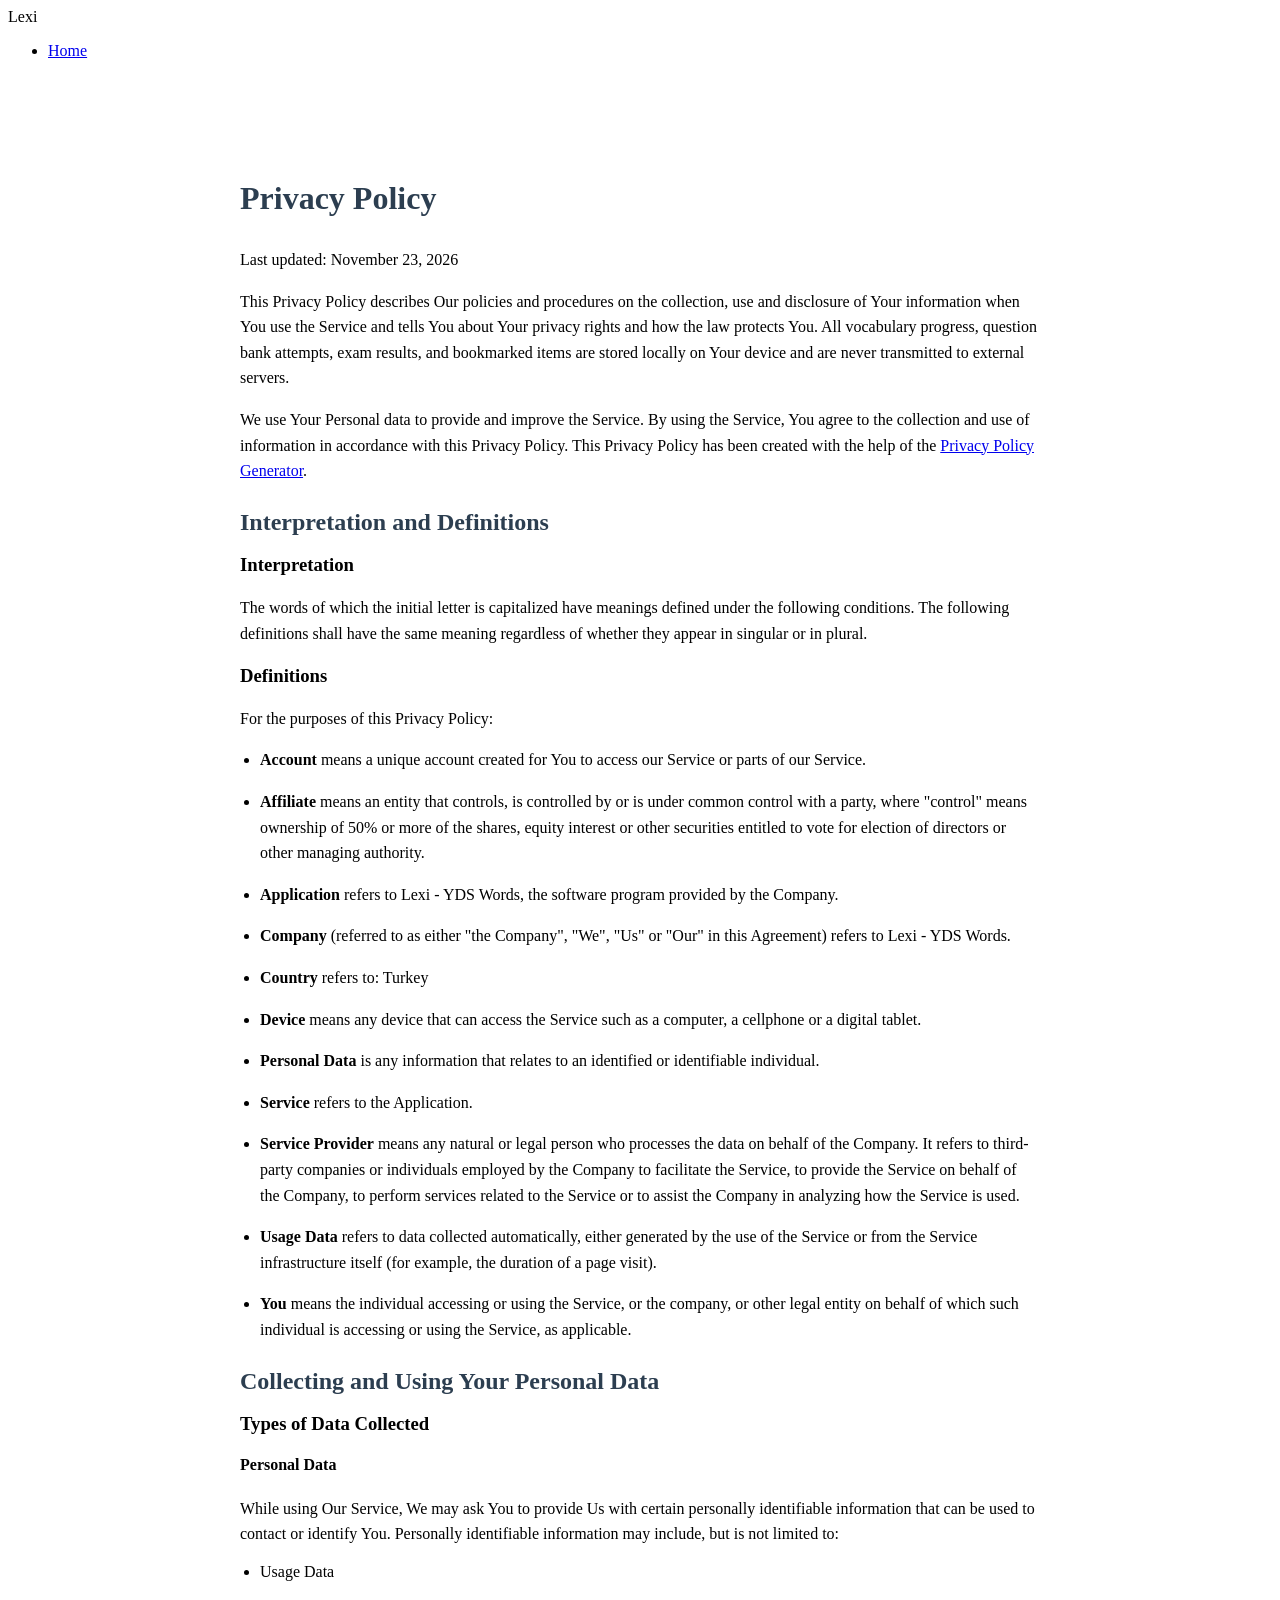
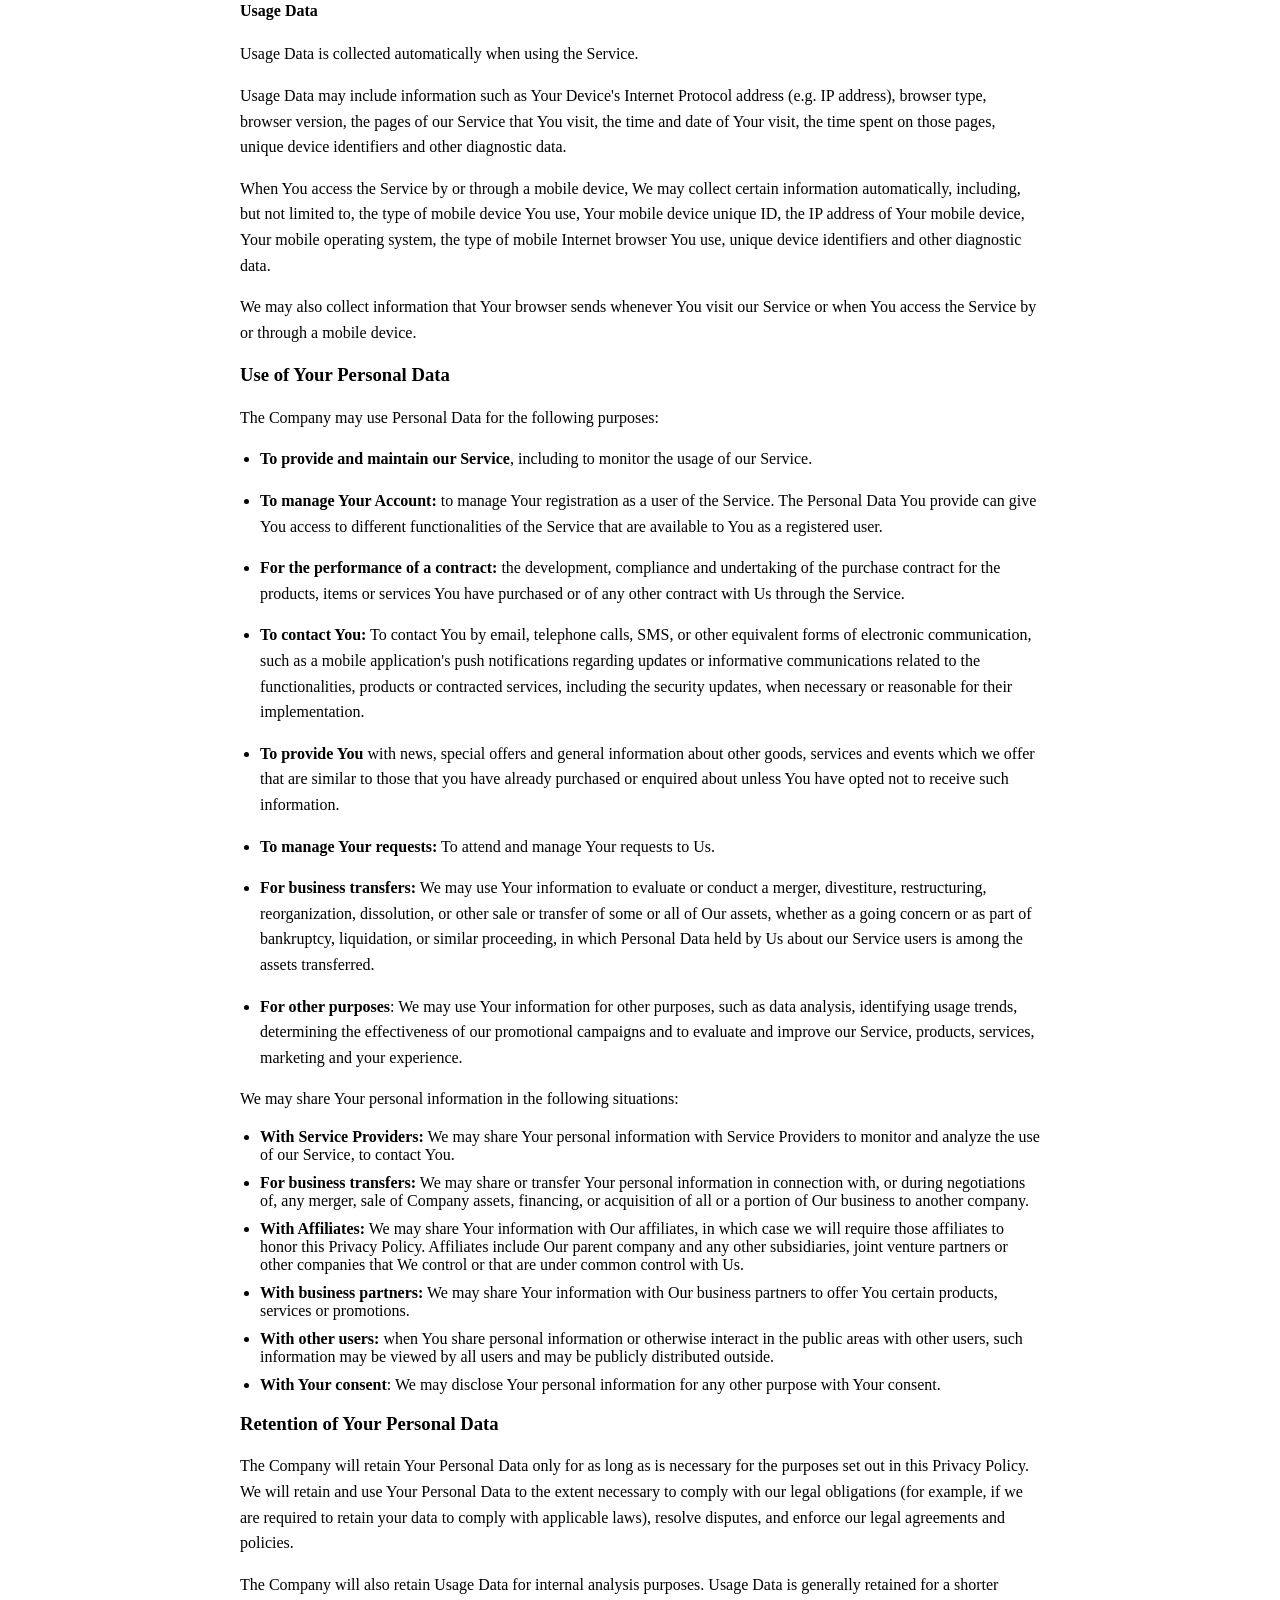
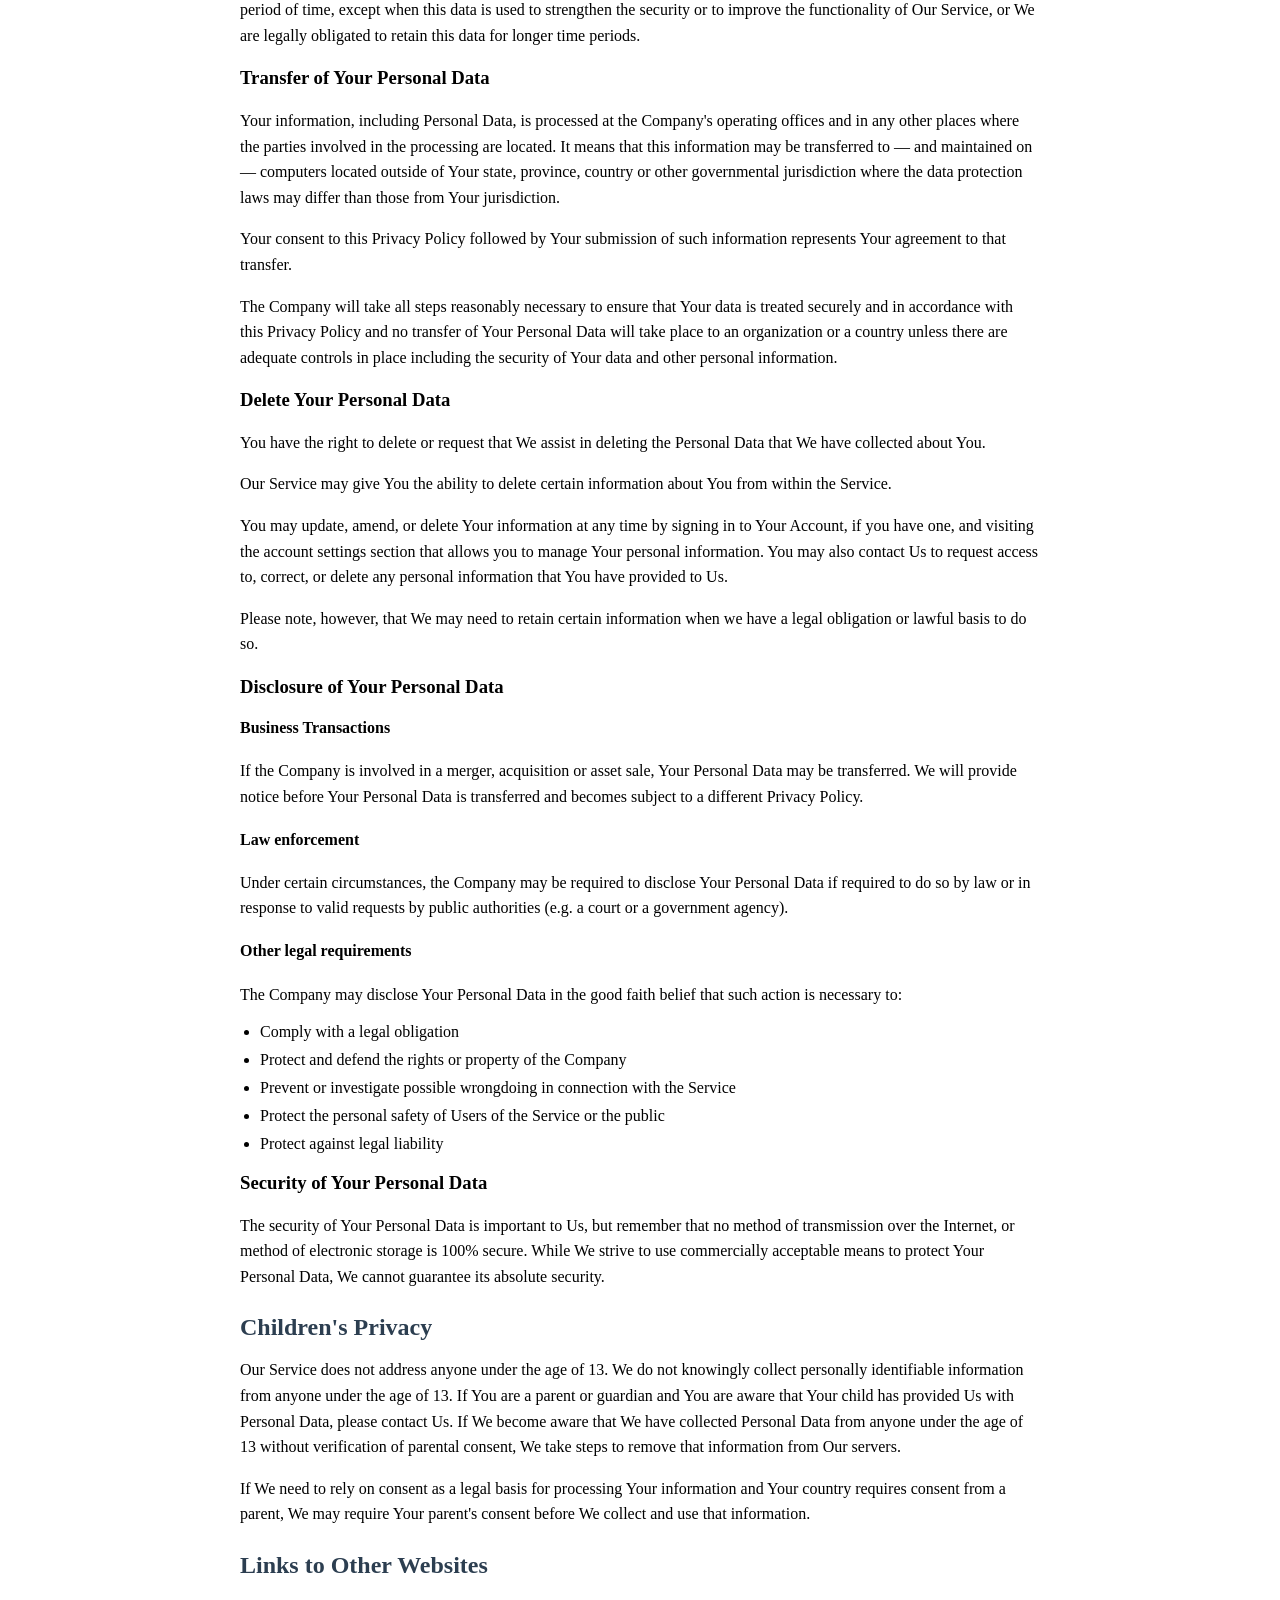
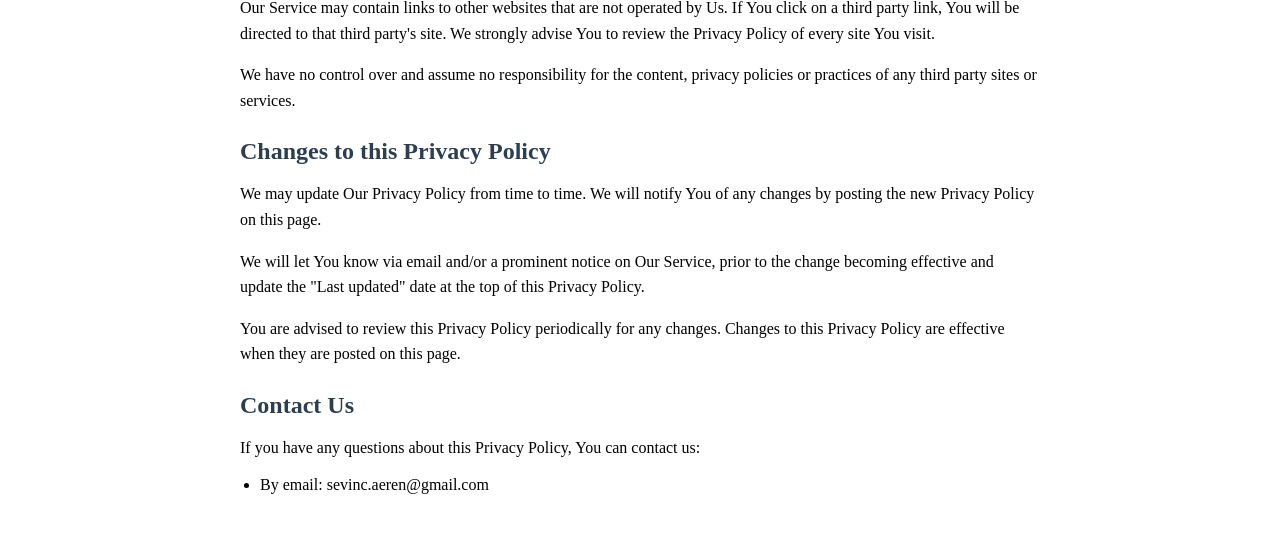
==== privacy-policy.html @ d284b2db "Update website and privacy policy for YDS Question Bank and SDK 58" ====
<!DOCTYPE html>
<html lang="en">

<head>
    <meta charset="UTF-8">
    <meta name="viewport" content="width=device-width, initial-scale=1.0">
    <title>Privacy Policy - Lexi YDS Words</title>
    <link rel="stylesheet" href="styles.css">
    <style>
        .privacy-content {
            max-width: 800px;
            margin: 120px auto 40px;
            padding: 0 20px;
        }

        .privacy-content h1 {
            color: #2c3e50;
            margin-bottom: 30px;
        }

        .privacy-content h2 {
            color: #2c3e50;
            margin: 25px 0 15px;
        }

        .privacy-content p {
            margin-bottom: 15px;
            line-height: 1.6;
        }

        .privacy-content ul {
            margin-bottom: 15px;
            padding-left: 20px;
        }

        .privacy-content li {
            margin-bottom: 10px;
        }

        .last-updated {
            color: #666;
            font-style: italic;
            margin-bottom: 30px;
        }
    </style>
</head>

<body>
    <header>
        <nav>
            <div class="logo">Lexi</div>
            <ul>
                <li><a href="index.html">Home</a></li>
            </ul>
        </nav>
    </header>

    <main class="privacy-content">
        <h1>Privacy Policy</h1>
        <p>Last updated: November 23, 2026</p>
        <p>This Privacy Policy describes Our policies and procedures on the collection, use and disclosure of Your
            information when You use the Service and tells You about Your privacy rights and how the law protects You.
            All vocabulary progress, question bank attempts, exam results, and bookmarked items are stored locally on
            Your device and are never transmitted to external servers.
        </p>
        <p>We use Your Personal data to provide and improve the Service. By using the Service, You agree to the
            collection and use of information in accordance with this Privacy Policy. This Privacy Policy has been
            created with the help of the <a href="https://www.termsfeed.com/privacy-policy-generator/"
                target="_blank">Privacy Policy Generator</a>.</p>
        <h2>Interpretation and Definitions</h2>
        <h3>Interpretation</h3>
        <p>The words of which the initial letter is capitalized have meanings defined under the following conditions.
            The following definitions shall have the same meaning regardless of whether they appear in singular or in
            plural.</p>
        <h3>Definitions</h3>
        <p>For the purposes of this Privacy Policy:</p>
        <ul>
            <li>
                <p><strong>Account</strong> means a unique account created for You to access our Service or parts of our
                    Service.</p>
            </li>
            <li>
                <p><strong>Affiliate</strong> means an entity that controls, is controlled by or is under common control
                    with a party, where &quot;control&quot; means ownership of 50% or more of the shares, equity
                    interest or other securities entitled to vote for election of directors or other managing authority.
                </p>
            </li>
            <li>
                <p><strong>Application</strong> refers to Lexi - YDS Words, the software program provided by the
                    Company.</p>
            </li>
            <li>
                <p><strong>Company</strong> (referred to as either &quot;the Company&quot;, &quot;We&quot;,
                    &quot;Us&quot; or &quot;Our&quot; in this Agreement) refers to Lexi - YDS Words.</p>
            </li>
            <li>
                <p><strong>Country</strong> refers to: Turkey</p>
            </li>
            <li>
                <p><strong>Device</strong> means any device that can access the Service such as a computer, a cellphone
                    or a digital tablet.</p>
            </li>
            <li>
                <p><strong>Personal Data</strong> is any information that relates to an identified or identifiable
                    individual.</p>
            </li>
            <li>
                <p><strong>Service</strong> refers to the Application.</p>
            </li>
            <li>
                <p><strong>Service Provider</strong> means any natural or legal person who processes the data on behalf
                    of the Company. It refers to third-party companies or individuals employed by the Company to
                    facilitate the Service, to provide the Service on behalf of the Company, to perform services related
                    to the Service or to assist the Company in analyzing how the Service is used.</p>
            </li>
            <li>
                <p><strong>Usage Data</strong> refers to data collected automatically, either generated by the use of
                    the Service or from the Service infrastructure itself (for example, the duration of a page visit).
                </p>
            </li>
            <li>
                <p><strong>You</strong> means the individual accessing or using the Service, or the company, or other
                    legal entity on behalf of which such individual is accessing or using the Service, as applicable.
                </p>
            </li>
        </ul>
        <h2>Collecting and Using Your Personal Data</h2>
        <h3>Types of Data Collected</h3>
        <h4>Personal Data</h4>
        <p>While using Our Service, We may ask You to provide Us with certain personally identifiable information that
            can be used to contact or identify You. Personally identifiable information may include, but is not limited
            to:</p>
        <ul>
            <li>Usage Data</li>
        </ul>
        <h4>Usage Data</h4>
        <p>Usage Data is collected automatically when using the Service.</p>
        <p>Usage Data may include information such as Your Device's Internet Protocol address (e.g. IP address), browser
            type, browser version, the pages of our Service that You visit, the time and date of Your visit, the time
            spent on those pages, unique device identifiers and other diagnostic data.</p>
        <p>When You access the Service by or through a mobile device, We may collect certain information automatically,
            including, but not limited to, the type of mobile device You use, Your mobile device unique ID, the IP
            address of Your mobile device, Your mobile operating system, the type of mobile Internet browser You use,
            unique device identifiers and other diagnostic data.</p>
        <p>We may also collect information that Your browser sends whenever You visit our Service or when You access the
            Service by or through a mobile device.</p>
        <h3>Use of Your Personal Data</h3>
        <p>The Company may use Personal Data for the following purposes:</p>
        <ul>
            <li>
                <p><strong>To provide and maintain our Service</strong>, including to monitor the usage of our Service.
                </p>
            </li>
            <li>
                <p><strong>To manage Your Account:</strong> to manage Your registration as a user of the Service. The
                    Personal Data You provide can give You access to different functionalities of the Service that are
                    available to You as a registered user.</p>
            </li>
            <li>
                <p><strong>For the performance of a contract:</strong> the development, compliance and undertaking of
                    the purchase contract for the products, items or services You have purchased or of any other
                    contract with Us through the Service.</p>
            </li>
            <li>
                <p><strong>To contact You:</strong> To contact You by email, telephone calls, SMS, or other equivalent
                    forms of electronic communication, such as a mobile application's push notifications regarding
                    updates or informative communications related to the functionalities, products or contracted
                    services, including the security updates, when necessary or reasonable for their implementation.</p>
            </li>
            <li>
                <p><strong>To provide You</strong> with news, special offers and general information about other goods,
                    services and events which we offer that are similar to those that you have already purchased or
                    enquired about unless You have opted not to receive such information.</p>
            </li>
            <li>
                <p><strong>To manage Your requests:</strong> To attend and manage Your requests to Us.</p>
            </li>
            <li>
                <p><strong>For business transfers:</strong> We may use Your information to evaluate or conduct a merger,
                    divestiture, restructuring, reorganization, dissolution, or other sale or transfer of some or all of
                    Our assets, whether as a going concern or as part of bankruptcy, liquidation, or similar proceeding,
                    in which Personal Data held by Us about our Service users is among the assets transferred.</p>
            </li>
            <li>
                <p><strong>For other purposes</strong>: We may use Your information for other purposes, such as data
                    analysis, identifying usage trends, determining the effectiveness of our promotional campaigns and
                    to evaluate and improve our Service, products, services, marketing and your experience.</p>
            </li>
        </ul>
        <p>We may share Your personal information in the following situations:</p>
        <ul>
            <li><strong>With Service Providers:</strong> We may share Your personal information with Service Providers
                to monitor and analyze the use of our Service, to contact You.</li>
            <li><strong>For business transfers:</strong> We may share or transfer Your personal information in
                connection with, or during negotiations of, any merger, sale of Company assets, financing, or
                acquisition of all or a portion of Our business to another company.</li>
            <li><strong>With Affiliates:</strong> We may share Your information with Our affiliates, in which case we
                will require those affiliates to honor this Privacy Policy. Affiliates include Our parent company and
                any other subsidiaries, joint venture partners or other companies that We control or that are under
                common control with Us.</li>
            <li><strong>With business partners:</strong> We may share Your information with Our business partners to
                offer You certain products, services or promotions.</li>
            <li><strong>With other users:</strong> when You share personal information or otherwise interact in the
                public areas with other users, such information may be viewed by all users and may be publicly
                distributed outside.</li>
            <li><strong>With Your consent</strong>: We may disclose Your personal information for any other purpose with
                Your consent.</li>
        </ul>
        <h3>Retention of Your Personal Data</h3>
        <p>The Company will retain Your Personal Data only for as long as is necessary for the purposes set out in this
            Privacy Policy. We will retain and use Your Personal Data to the extent necessary to comply with our legal
            obligations (for example, if we are required to retain your data to comply with applicable laws), resolve
            disputes, and enforce our legal agreements and policies.</p>
        <p>The Company will also retain Usage Data for internal analysis purposes. Usage Data is generally retained for
            a shorter period of time, except when this data is used to strengthen the security or to improve the
            functionality of Our Service, or We are legally obligated to retain this data for longer time periods.</p>
        <h3>Transfer of Your Personal Data</h3>
        <p>Your information, including Personal Data, is processed at the Company's operating offices and in any other
            places where the parties involved in the processing are located. It means that this information may be
            transferred to — and maintained on — computers located outside of Your state, province, country or other
            governmental jurisdiction where the data protection laws may differ than those from Your jurisdiction.</p>
        <p>Your consent to this Privacy Policy followed by Your submission of such information represents Your agreement
            to that transfer.</p>
        <p>The Company will take all steps reasonably necessary to ensure that Your data is treated securely and in
            accordance with this Privacy Policy and no transfer of Your Personal Data will take place to an organization
            or a country unless there are adequate controls in place including the security of Your data and other
            personal information.</p>
        <h3>Delete Your Personal Data</h3>
        <p>You have the right to delete or request that We assist in deleting the Personal Data that We have collected
            about You.</p>
        <p>Our Service may give You the ability to delete certain information about You from within the Service.</p>
        <p>You may update, amend, or delete Your information at any time by signing in to Your Account, if you have one,
            and visiting the account settings section that allows you to manage Your personal information. You may also
            contact Us to request access to, correct, or delete any personal information that You have provided to Us.
        </p>
        <p>Please note, however, that We may need to retain certain information when we have a legal obligation or
            lawful basis to do so.</p>
        <h3>Disclosure of Your Personal Data</h3>
        <h4>Business Transactions</h4>
        <p>If the Company is involved in a merger, acquisition or asset sale, Your Personal Data may be transferred. We
            will provide notice before Your Personal Data is transferred and becomes subject to a different Privacy
            Policy.</p>
        <h4>Law enforcement</h4>
        <p>Under certain circumstances, the Company may be required to disclose Your Personal Data if required to do so
            by law or in response to valid requests by public authorities (e.g. a court or a government agency).</p>
        <h4>Other legal requirements</h4>
        <p>The Company may disclose Your Personal Data in the good faith belief that such action is necessary to:</p>
        <ul>
            <li>Comply with a legal obligation</li>
            <li>Protect and defend the rights or property of the Company</li>
            <li>Prevent or investigate possible wrongdoing in connection with the Service</li>
            <li>Protect the personal safety of Users of the Service or the public</li>
            <li>Protect against legal liability</li>
        </ul>
        <h3>Security of Your Personal Data</h3>
        <p>The security of Your Personal Data is important to Us, but remember that no method of transmission over the
            Internet, or method of electronic storage is 100% secure. While We strive to use commercially acceptable
            means to protect Your Personal Data, We cannot guarantee its absolute security.</p>
        <h2>Children's Privacy</h2>
        <p>Our Service does not address anyone under the age of 13. We do not knowingly collect personally identifiable
            information from anyone under the age of 13. If You are a parent or guardian and You are aware that Your
            child has provided Us with Personal Data, please contact Us. If We become aware that We have collected
            Personal Data from anyone under the age of 13 without verification of parental consent, We take steps to
            remove that information from Our servers.</p>
        <p>If We need to rely on consent as a legal basis for processing Your information and Your country requires
            consent from a parent, We may require Your parent's consent before We collect and use that information.</p>
        <h2>Links to Other Websites</h2>
        <p>Our Service may contain links to other websites that are not operated by Us. If You click on a third party
            link, You will be directed to that third party's site. We strongly advise You to review the Privacy Policy
            of every site You visit.</p>
        <p>We have no control over and assume no responsibility for the content, privacy policies or practices of any
            third party sites or services.</p>
        <h2>Changes to this Privacy Policy</h2>
        <p>We may update Our Privacy Policy from time to time. We will notify You of any changes by posting the new
            Privacy Policy on this page.</p>
        <p>We will let You know via email and/or a prominent notice on Our Service, prior to the change becoming
            effective and update the &quot;Last updated&quot; date at the top of this Privacy Policy.</p>
        <p>You are advised to review this Privacy Policy periodically for any changes. Changes to this Privacy Policy
            are effective when they are posted on this page.</p>
        <h2>Contact Us</h2>
        <p>If you have any questions about this Privacy Policy, You can contact us:</p>
        <ul>
            <li>By email: sevinc.aeren@gmail.com</li>
        </ul>
</body>

</html>
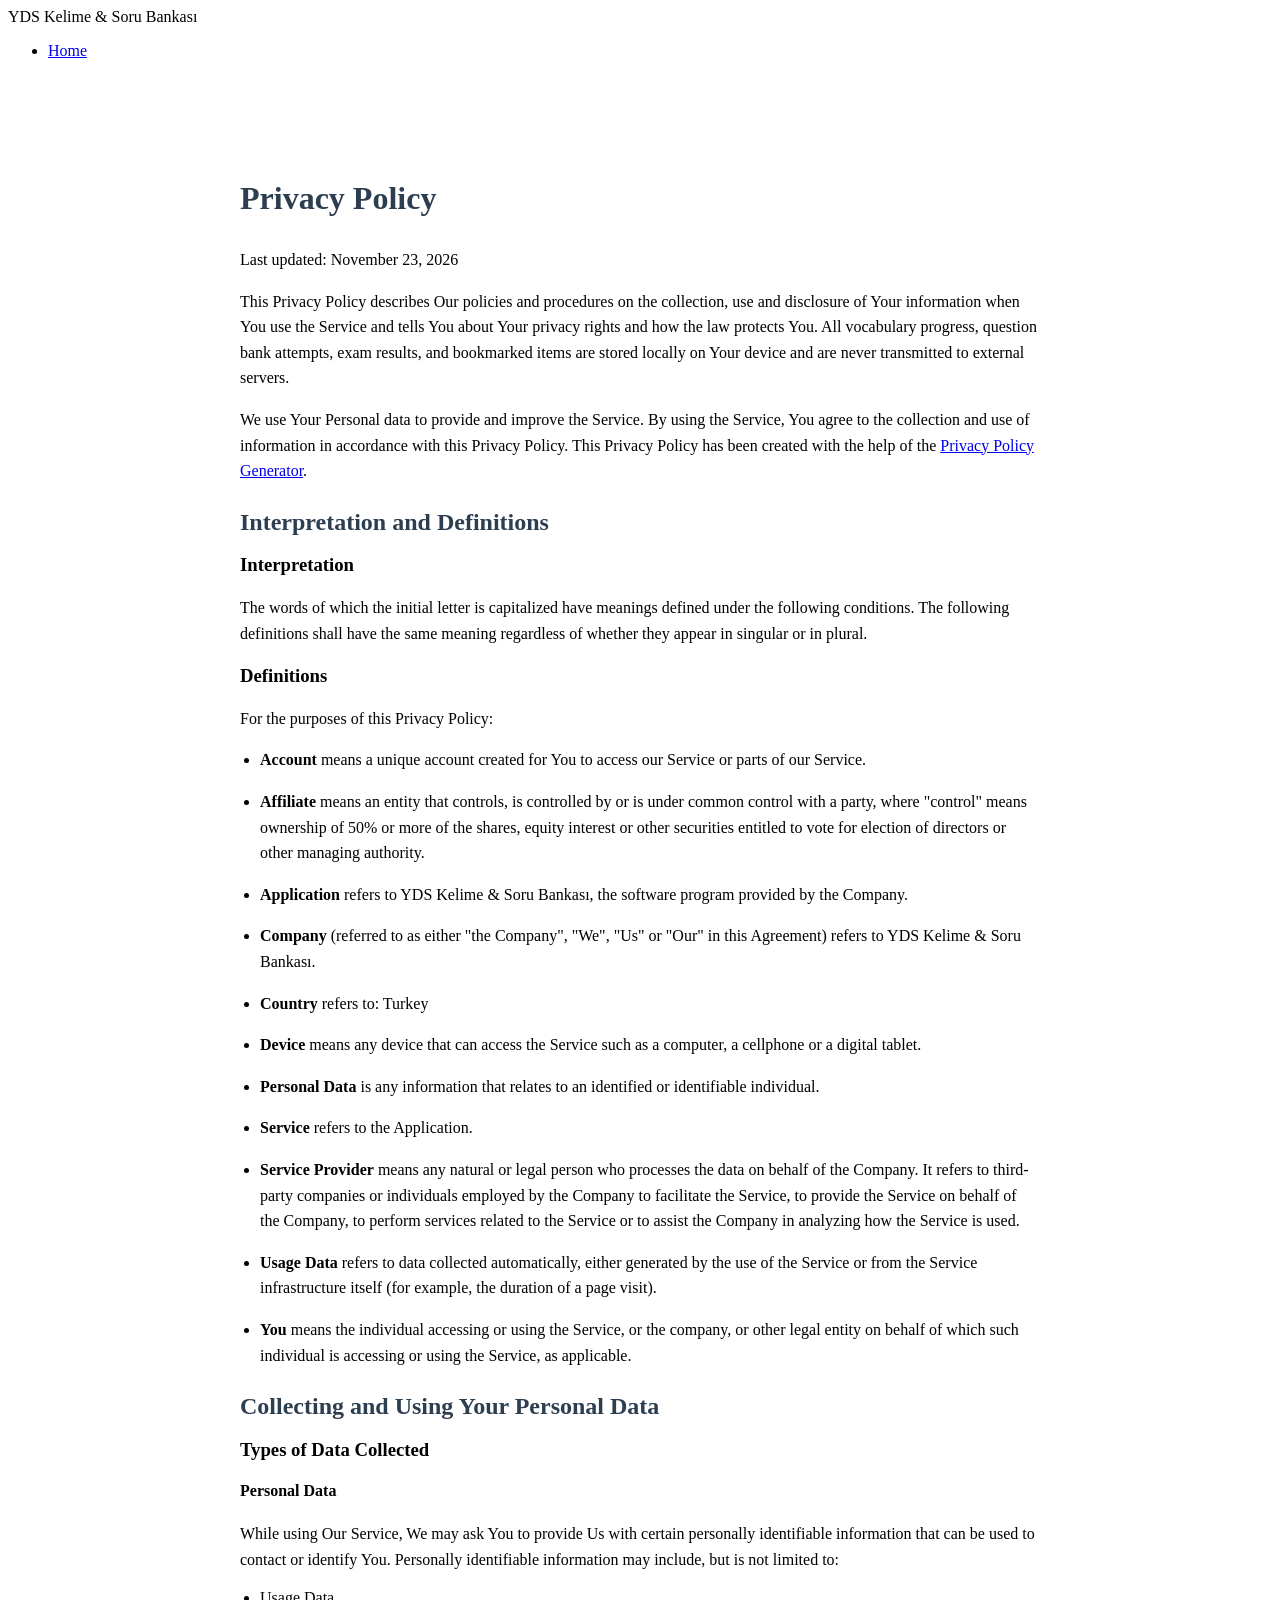
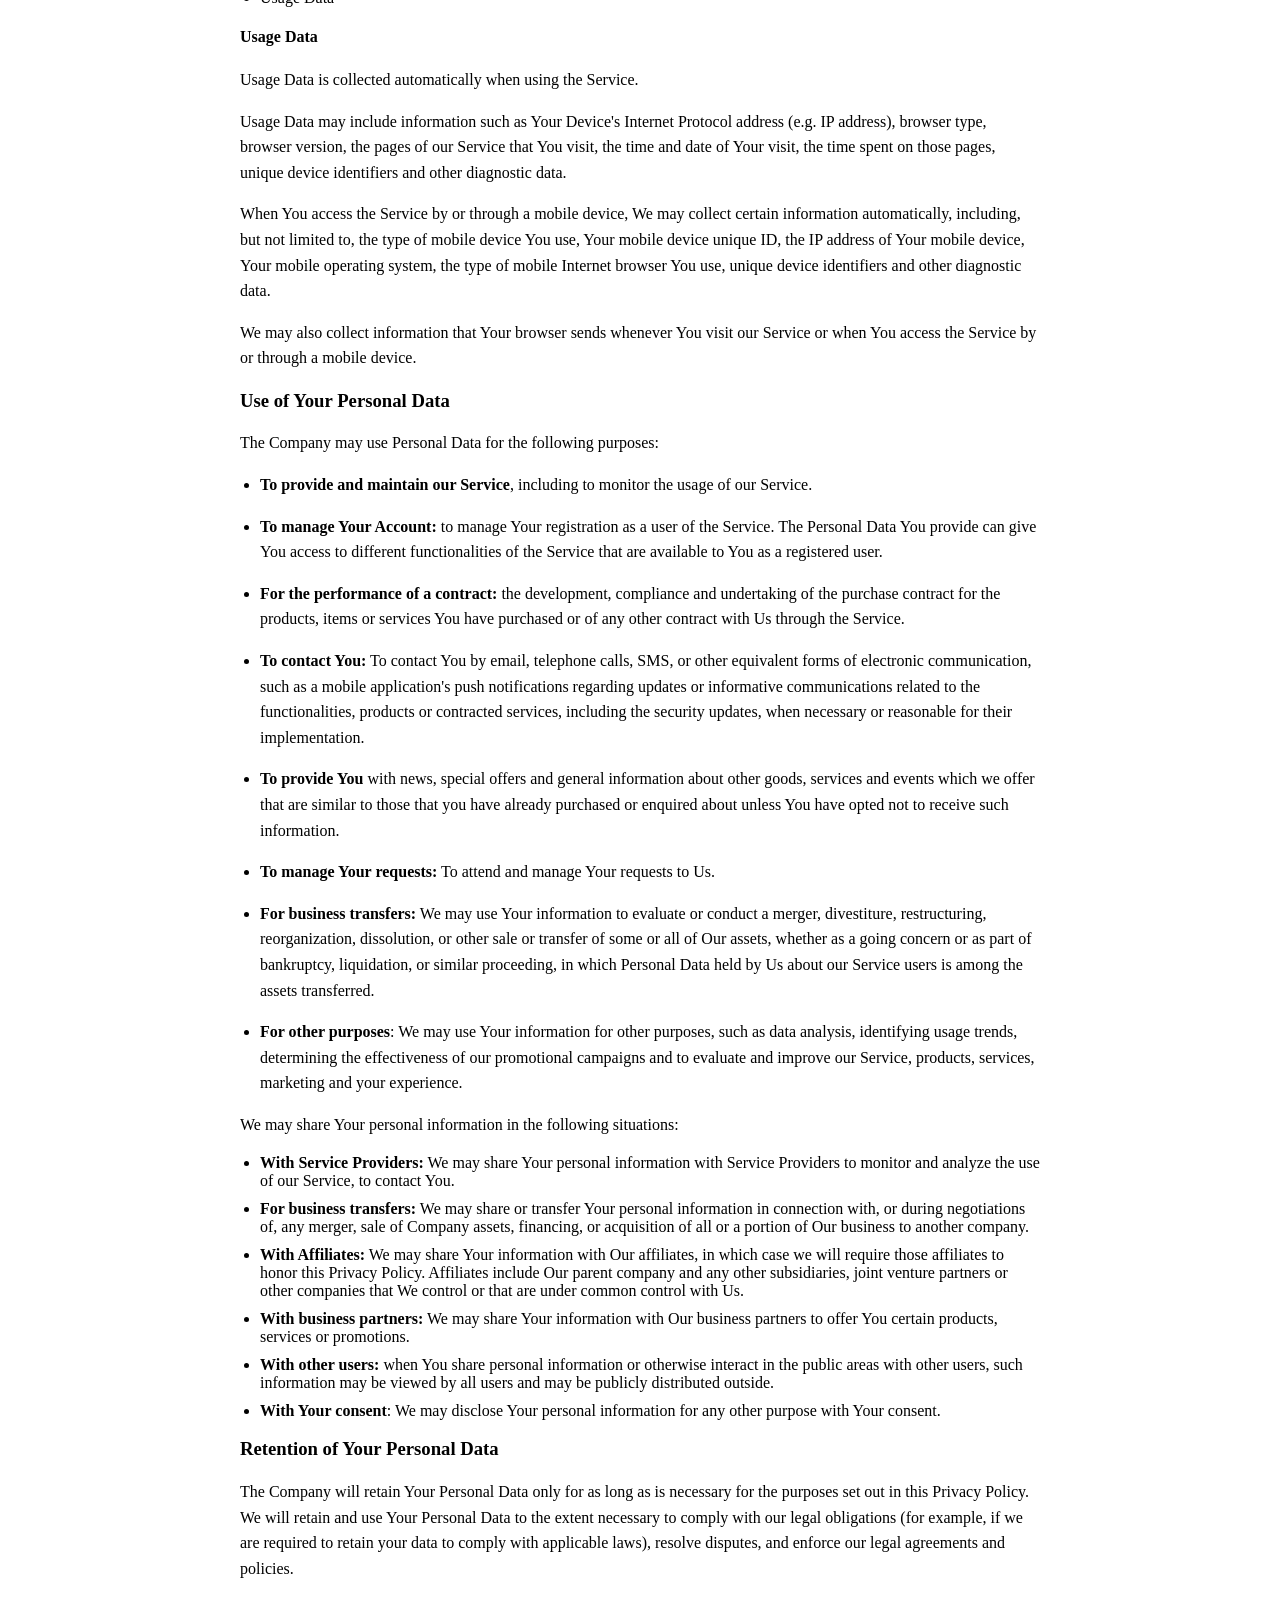
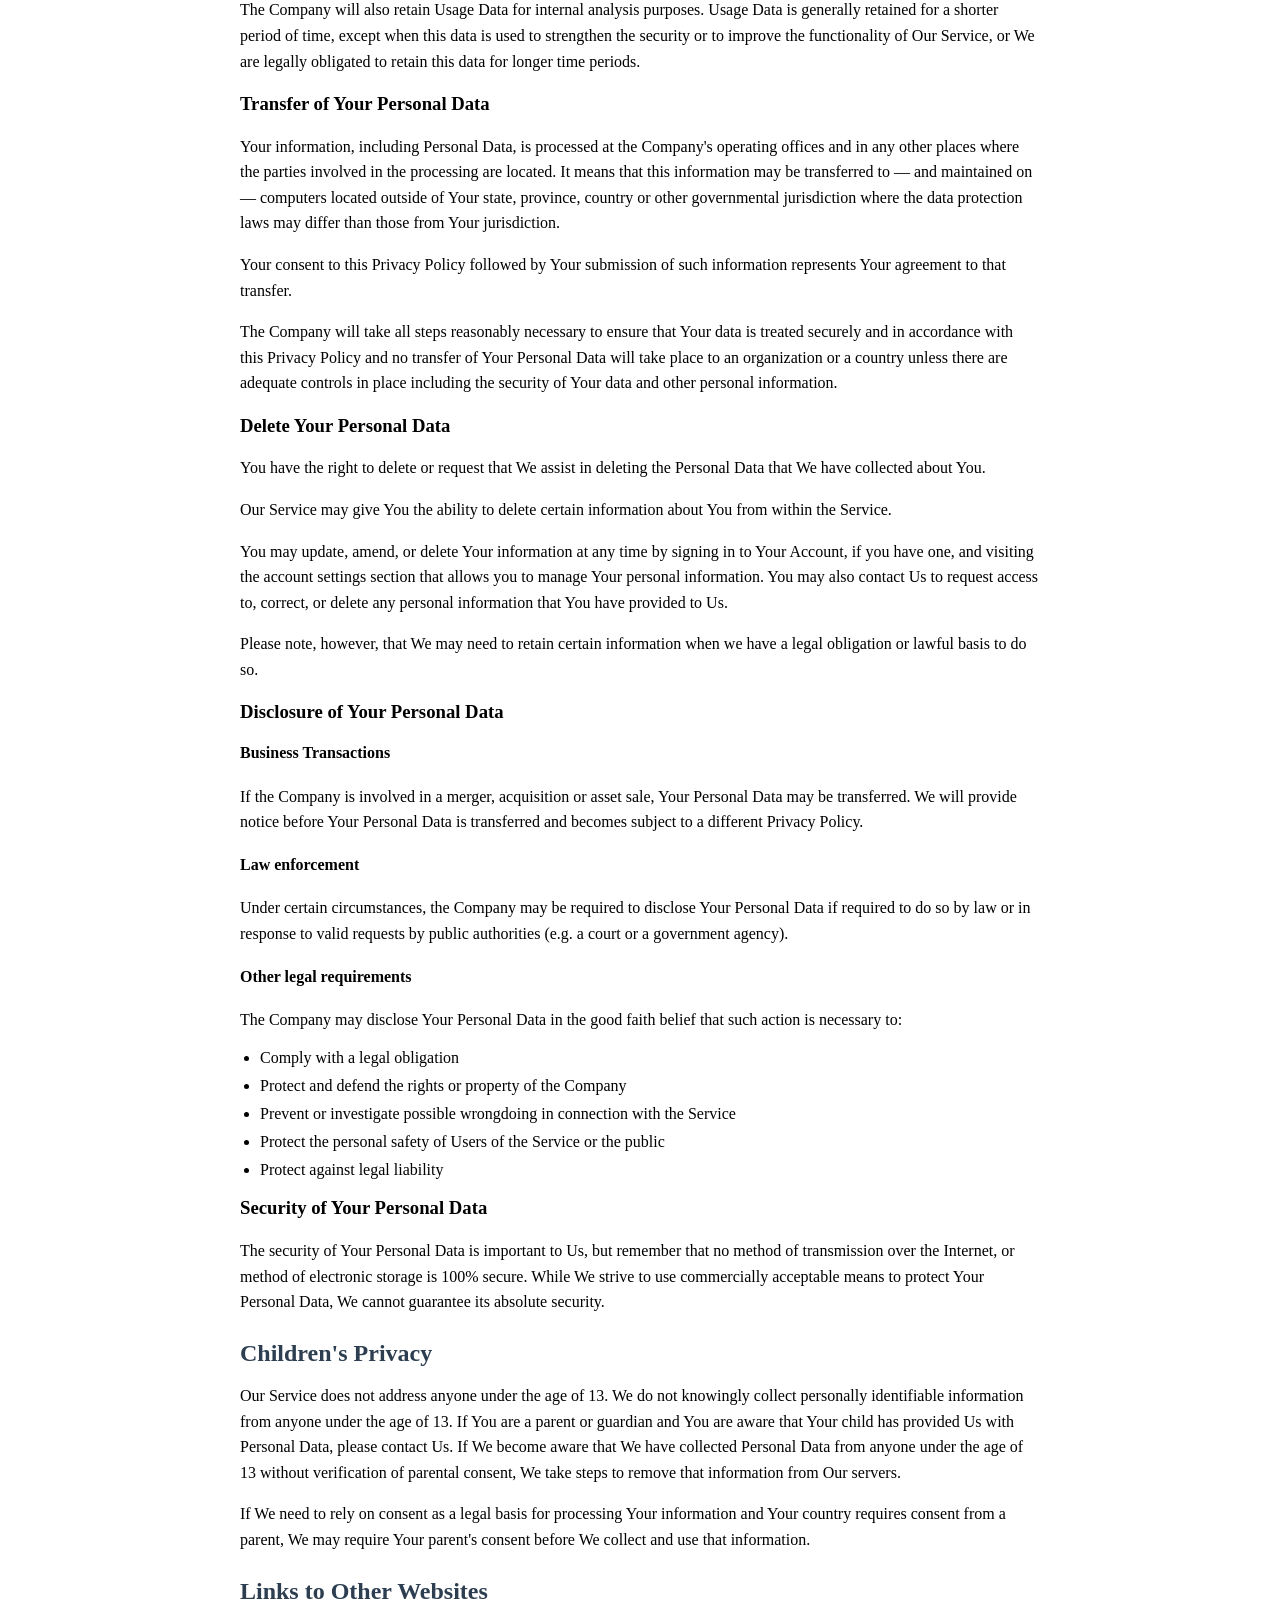
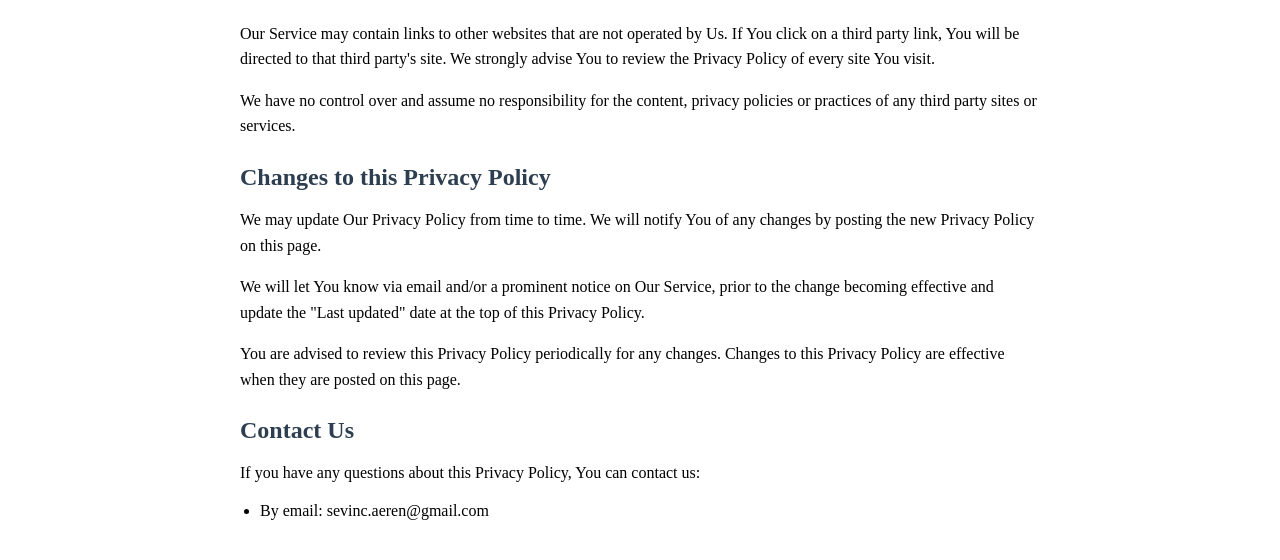
==== commit 638e739d: "Rename app to YDS Kelime & Soru Bankası" ====
--- a/privacy-policy.html
+++ b/privacy-policy.html
@@ -4,7 +4,7 @@
 <head>
     <meta charset="UTF-8">
     <meta name="viewport" content="width=device-width, initial-scale=1.0">
-    <title>Privacy Policy - Lexi YDS Words</title>
+    <title>Privacy Policy - YDS Kelime &amp; Soru Bankası</title>
     <link rel="stylesheet" href="styles.css">
     <style>
         .privacy-content {
@@ -48,7 +48,7 @@
 <body>
     <header>
         <nav>
-            <div class="logo">Lexi</div>
+            <div class="logo">YDS Kelime &amp; Soru Bankası</div>
             <ul>
                 <li><a href="index.html">Home</a></li>
             </ul>
@@ -86,12 +86,12 @@
                 </p>
             </li>
             <li>
-                <p><strong>Application</strong> refers to Lexi - YDS Words, the software program provided by the
+                <p><strong>Application</strong> refers to YDS Kelime &amp; Soru Bankası, the software program provided by the
                     Company.</p>
             </li>
             <li>
                 <p><strong>Company</strong> (referred to as either &quot;the Company&quot;, &quot;We&quot;,
-                    &quot;Us&quot; or &quot;Our&quot; in this Agreement) refers to Lexi - YDS Words.</p>
+                    &quot;Us&quot; or &quot;Our&quot; in this Agreement) refers to YDS Kelime &amp; Soru Bankası.</p>
             </li>
             <li>
                 <p><strong>Country</strong> refers to: Turkey</p>
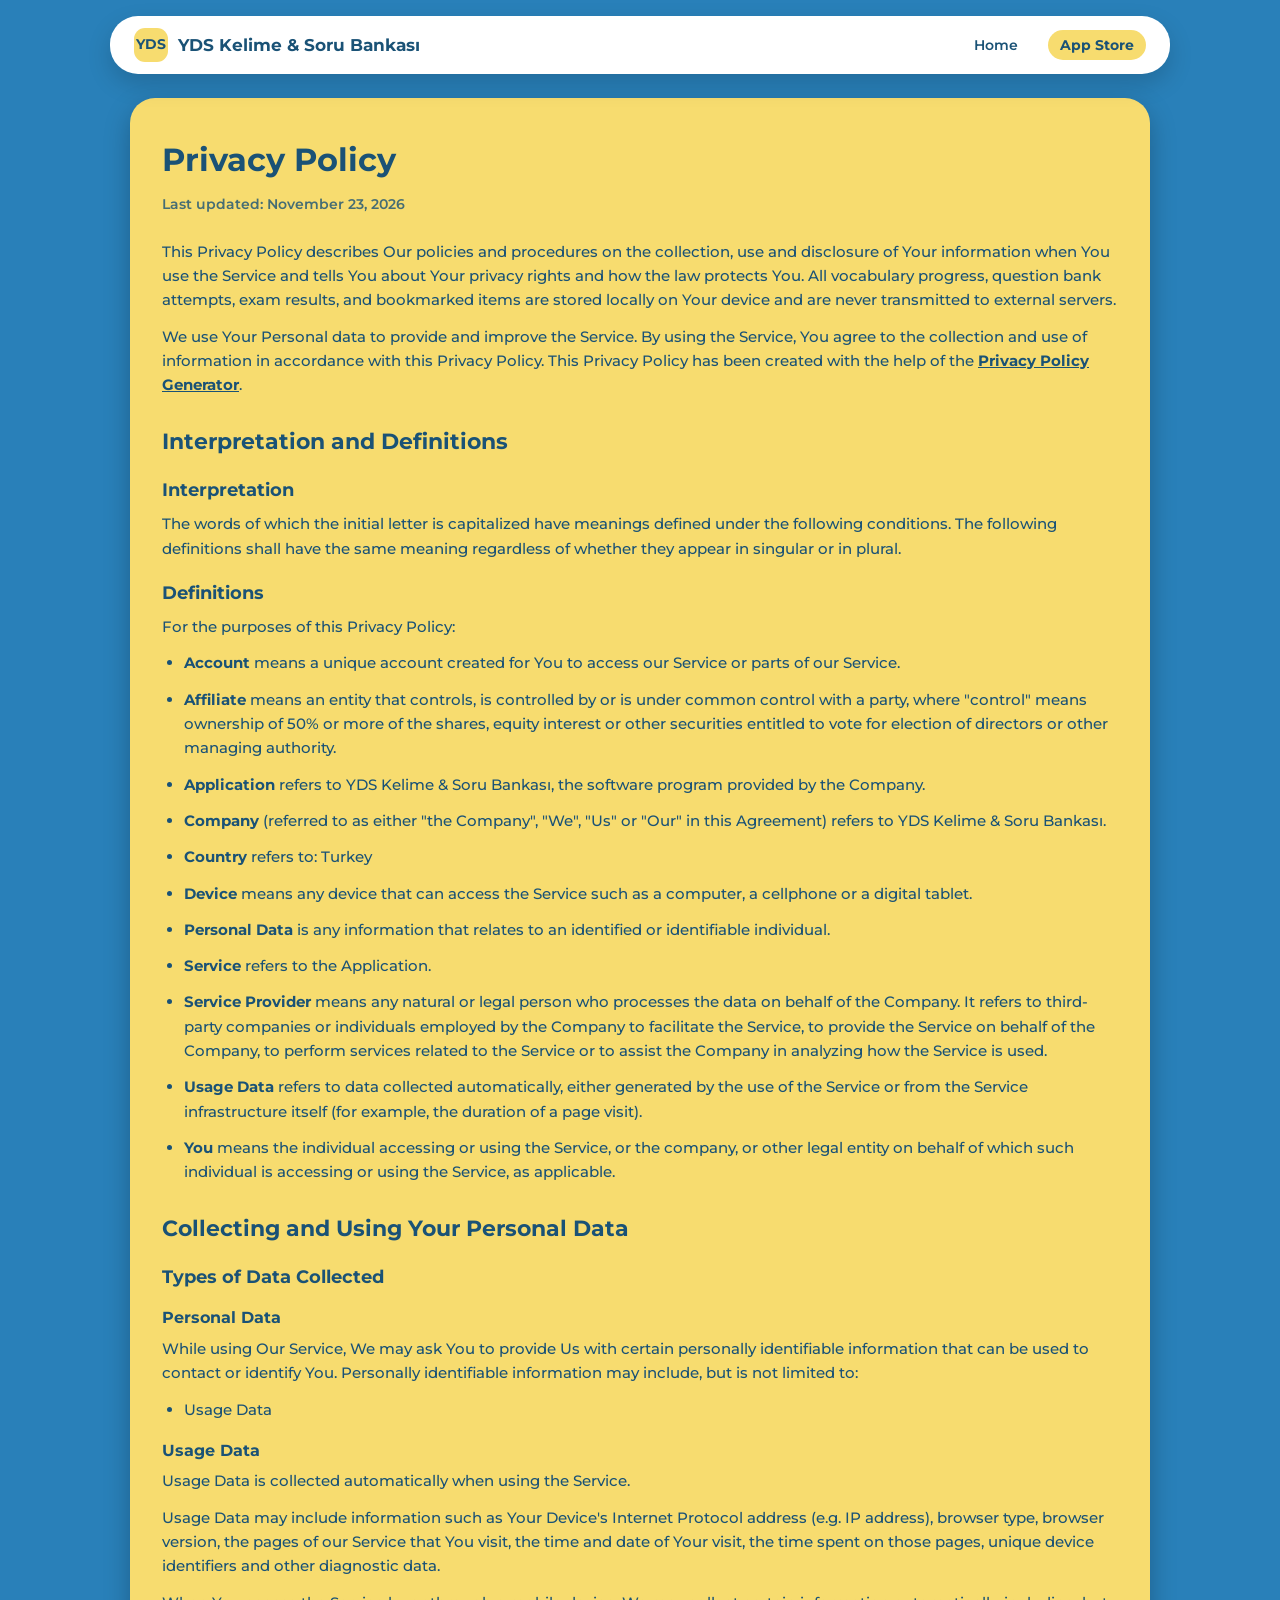
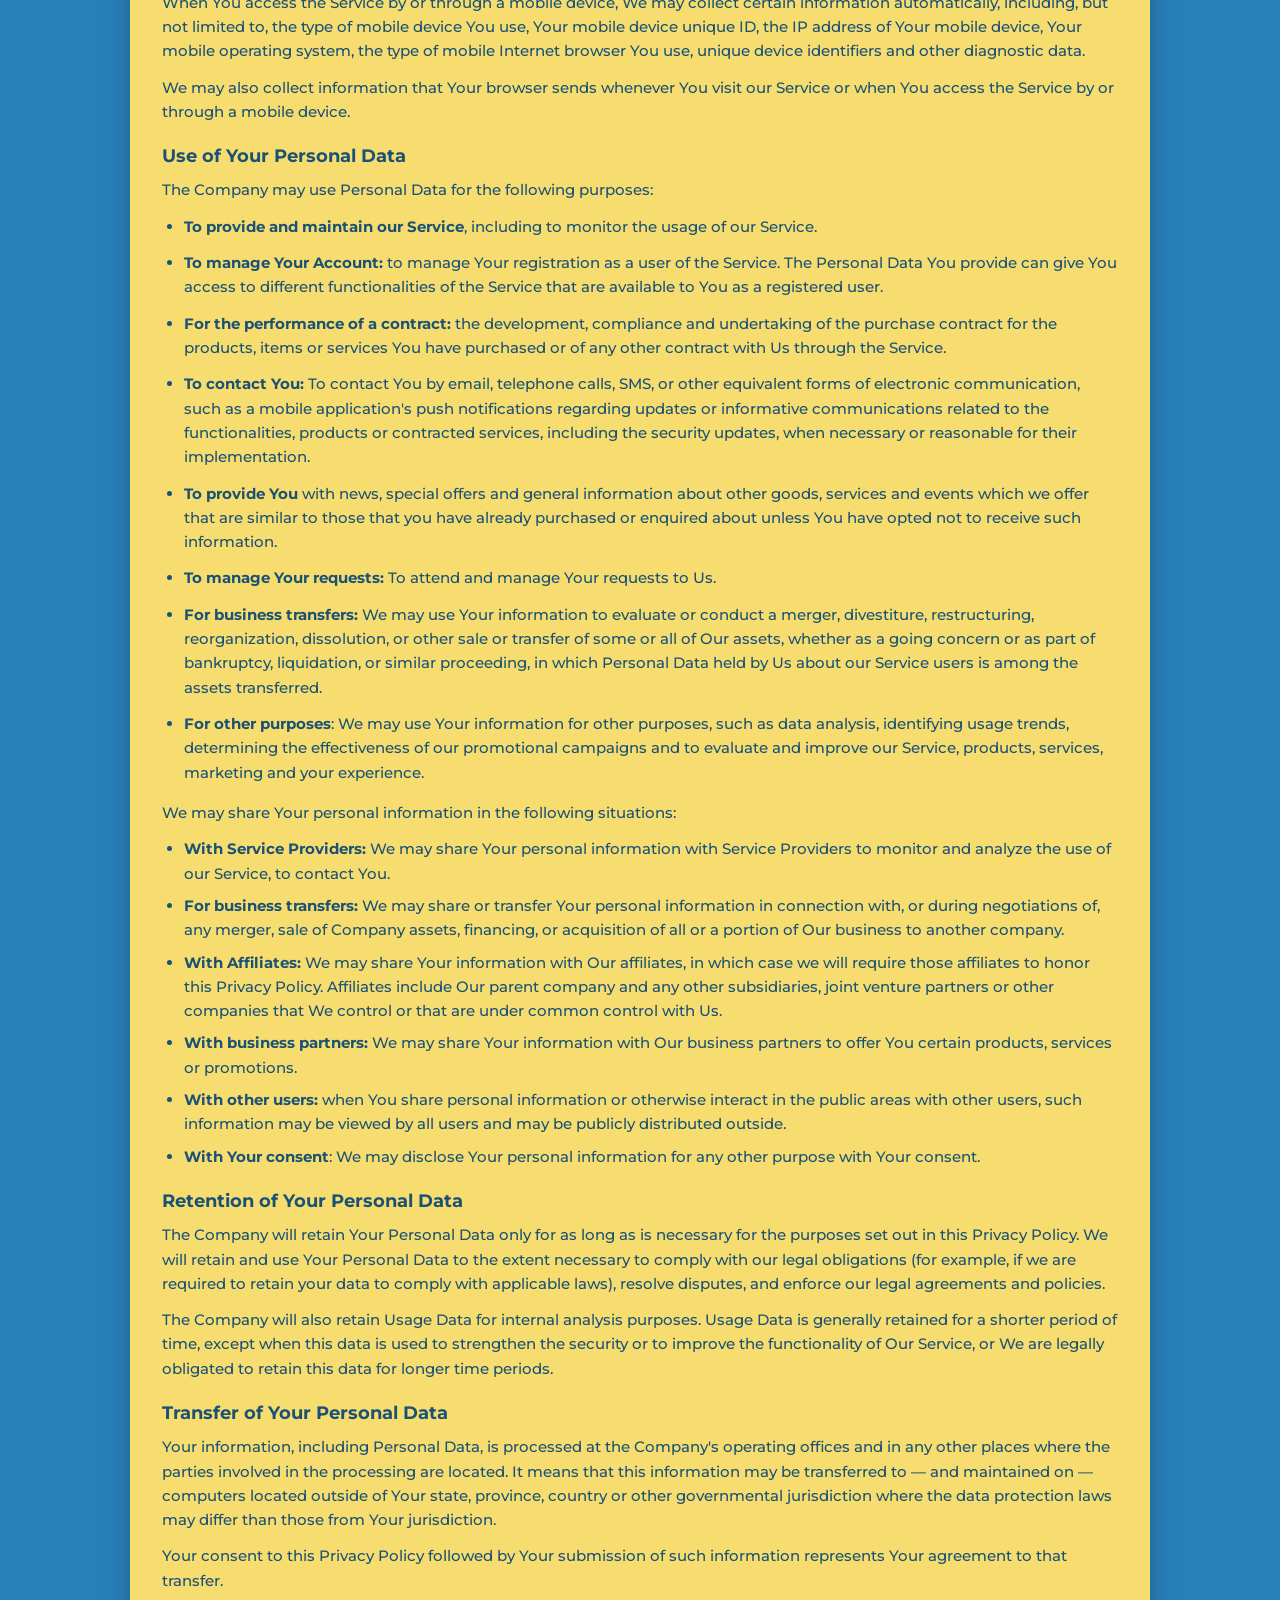
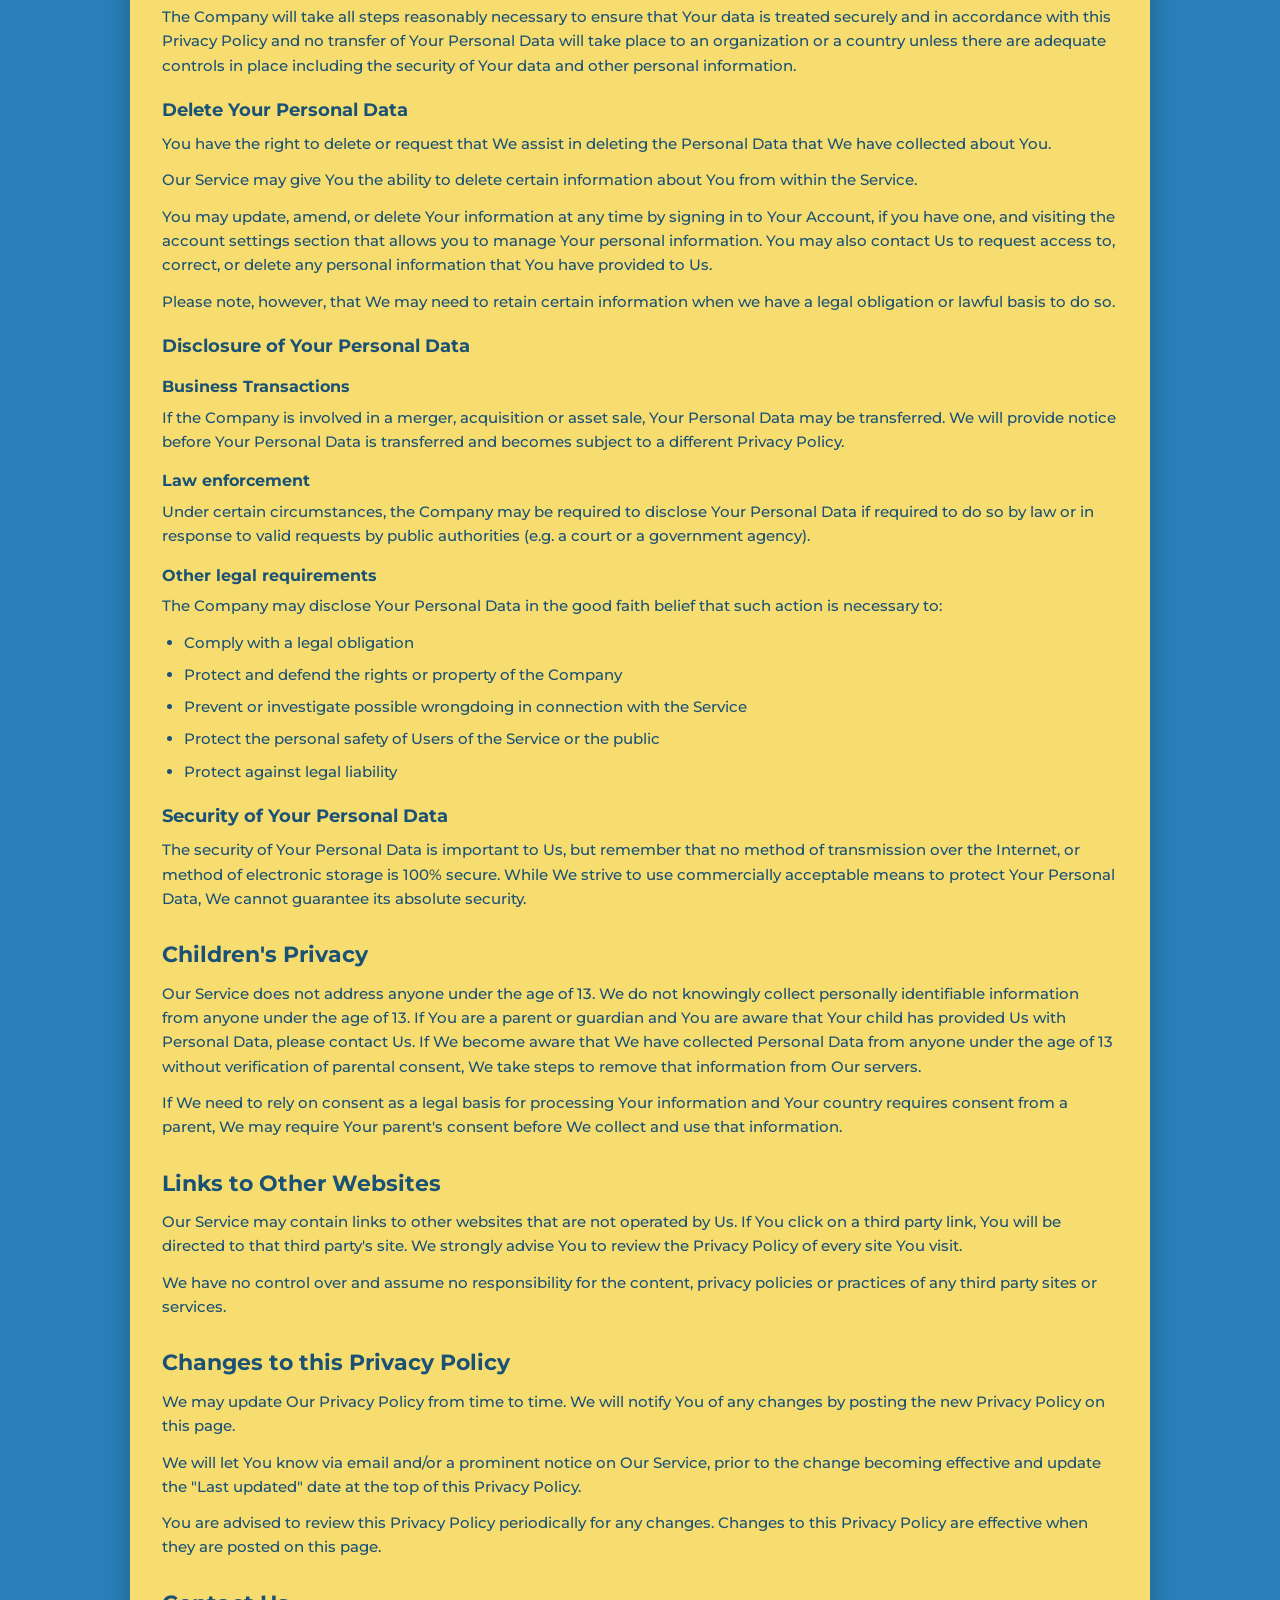
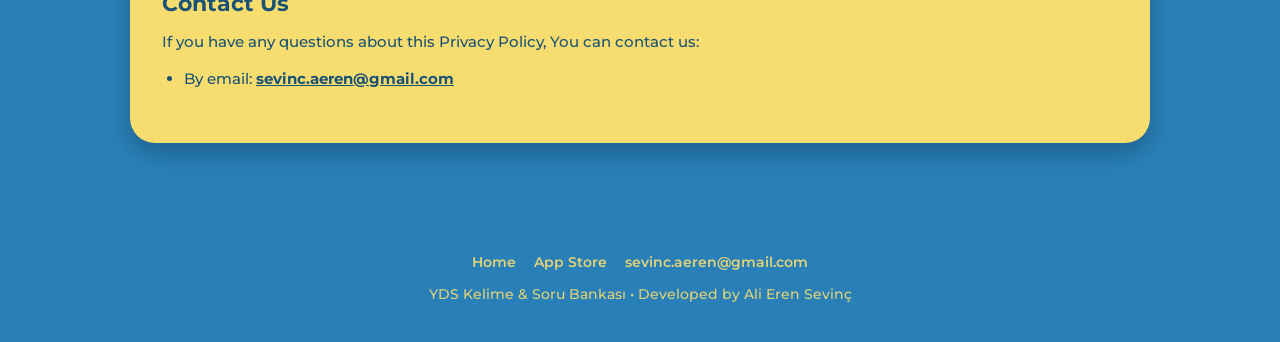
==== commit 13dc12b4: "Redesign website and privacy policy to match app theme and typography" ====
--- a/privacy-policy.html
+++ b/privacy-policy.html
@@ -6,58 +6,26 @@
     <meta name="viewport" content="width=device-width, initial-scale=1.0">
     <title>Privacy Policy - YDS Kelime &amp; Soru Bankası</title>
     <link rel="stylesheet" href="styles.css">
-    <style>
-        .privacy-content {
-            max-width: 800px;
-            margin: 120px auto 40px;
-            padding: 0 20px;
-        }
-
-        .privacy-content h1 {
-            color: #2c3e50;
-            margin-bottom: 30px;
-        }
-
-        .privacy-content h2 {
-            color: #2c3e50;
-            margin: 25px 0 15px;
-        }
-
-        .privacy-content p {
-            margin-bottom: 15px;
-            line-height: 1.6;
-        }
-
-        .privacy-content ul {
-            margin-bottom: 15px;
-            padding-left: 20px;
-        }
-
-        .privacy-content li {
-            margin-bottom: 10px;
-        }
-
-        .last-updated {
-            color: #666;
-            font-style: italic;
-            margin-bottom: 30px;
-        }
-    </style>
 </head>
 
 <body>
-    <header>
-        <nav>
-            <div class="logo">YDS Kelime &amp; Soru Bankası</div>
-            <ul>
+    <header class="site-header">
+        <nav class="nav-pill">
+            <a href="index.html" class="brand">
+                <span class="brand-badge">YDS</span>
+                <span>YDS Kelime &amp; Soru Bankası</span>
+            </a>
+            <ul class="nav-links">
                 <li><a href="index.html">Home</a></li>
+                <li><a href="https://apps.apple.com/tr/app/id6740161440" target="_blank" rel="noopener" class="nav-cta">App Store</a></li>
             </ul>
         </nav>
     </header>
 
-    <main class="privacy-content">
+    <main class="container">
+        <div class="doc-card">
         <h1>Privacy Policy</h1>
-        <p>Last updated: November 23, 2026</p>
+        <p class="last-updated">Last updated: November 23, 2026</p>
         <p>This Privacy Policy describes Our policies and procedures on the collection, use and disclosure of Your
             information when You use the Service and tells You about Your privacy rights and how the law protects You.
             All vocabulary progress, question bank attempts, exam results, and bookmarked items are stored locally on
@@ -280,8 +248,19 @@
         <h2>Contact Us</h2>
         <p>If you have any questions about this Privacy Policy, You can contact us:</p>
         <ul>
-            <li>By email: sevinc.aeren@gmail.com</li>
-        </ul>
+            <li>By email: <a href="mailto:sevinc.aeren@gmail.com">sevinc.aeren@gmail.com</a></li>
+        </ul>
+        </div>
+    </main>
+
+    <footer class="site-footer">
+        <div class="footer-links">
+            <a href="index.html">Home</a>
+            <a href="https://apps.apple.com/tr/app/id6740161440" target="_blank" rel="noopener">App Store</a>
+            <a href="mailto:sevinc.aeren@gmail.com">sevinc.aeren@gmail.com</a>
+        </div>
+        <p>YDS Kelime &amp; Soru Bankası • Developed by Ali Eren Sevinç</p>
+    </footer>
 </body>
 
 </html>
--- a/styles.css
+++ b/styles.css
@@ -0,0 +1,589 @@
+@import url('https://fonts.googleapis.com/css2?family=Montserrat:ital,wght@0,400;0,500;0,600;0,700;1,400&display=swap');
+
+:root {
+    --primary: #2980B9;
+    --primary-dark: #1F6694;
+    --card-bg: #F7DC6F;
+    --yellow-soft: #FFE17D;
+    --secondary: #D4AC0D;
+    --text-primary: #1A5276;
+    --incorrect: #8B0000;
+    --white: #FFFFFF;
+    --shadow: 0 10px 26px rgba(0, 0, 0, 0.25);
+    --shadow-sm: 0 4px 12px rgba(0, 0, 0, 0.2);
+}
+
+* {
+    margin: 0;
+    padding: 0;
+    box-sizing: border-box;
+}
+
+html {
+    scroll-behavior: smooth;
+}
+
+body {
+    font-family: 'Montserrat', -apple-system, BlinkMacSystemFont, sans-serif;
+    background-color: var(--primary);
+    color: var(--card-bg);
+    line-height: 1.6;
+    min-height: 100vh;
+    display: flex;
+    flex-direction: column;
+}
+
+a {
+    color: inherit;
+    text-decoration: none;
+}
+
+/* Floating Pill Navbar (matches App TabBar) */
+.site-header {
+    position: sticky;
+    top: 16px;
+    z-index: 100;
+    padding: 0 20px;
+}
+
+.nav-pill {
+    max-width: 1060px;
+    margin: 0 auto;
+    background-color: var(--white);
+    border-radius: 28px;
+    padding: 12px 24px;
+    display: flex;
+    align-items: center;
+    justify-content: space-between;
+    box-shadow: 0 10px 24px rgba(0, 0, 0, 0.16);
+}
+
+.brand {
+    display: flex;
+    align-items: center;
+    gap: 10px;
+    font-weight: 700;
+    font-size: 1.05rem;
+    color: var(--text-primary);
+}
+
+.brand-badge {
+    width: 34px;
+    height: 34px;
+    border-radius: 11px;
+    background-color: var(--card-bg);
+    color: var(--text-primary);
+    display: inline-flex;
+    align-items: center;
+    justify-content: center;
+    font-weight: 700;
+    font-size: 0.9rem;
+}
+
+.nav-links {
+    display: flex;
+    align-items: center;
+    gap: 18px;
+    list-style: none;
+}
+
+.nav-links a {
+    font-weight: 600;
+    font-size: 0.9rem;
+    color: var(--text-primary);
+    padding: 6px 12px;
+    border-radius: 16px;
+    transition: background-color 0.2s ease, transform 0.15s ease;
+}
+
+.nav-links a:hover {
+    background-color: var(--card-bg);
+}
+
+.nav-cta {
+    background-color: var(--card-bg) !important;
+    color: var(--text-primary) !important;
+    font-weight: 700 !important;
+}
+
+/* Main container */
+.container {
+    max-width: 1060px;
+    width: 100%;
+    margin: 0 auto;
+    padding: 40px 20px 80px;
+    flex: 1;
+}
+
+/* Hero Section */
+.hero-section {
+    display: grid;
+    grid-template-columns: 1.15fr 0.85fr;
+    gap: 36px;
+    align-items: center;
+    padding: 36px 0 44px;
+}
+
+.hero-eyebrow {
+    display: inline-block;
+    background-color: var(--text-primary);
+    color: var(--card-bg);
+    font-weight: 700;
+    font-size: 0.78rem;
+    letter-spacing: 0.04em;
+    text-transform: uppercase;
+    padding: 6px 14px;
+    border-radius: 14px;
+    margin-bottom: 16px;
+}
+
+.hero-title {
+    font-size: 2.8rem;
+    font-weight: 700;
+    line-height: 1.15;
+    color: var(--card-bg);
+    margin-bottom: 16px;
+}
+
+.hero-subtitle {
+    font-size: 1.08rem;
+    font-weight: 500;
+    color: var(--card-bg);
+    opacity: 0.92;
+    margin-bottom: 28px;
+}
+
+.hero-actions {
+    display: flex;
+    flex-wrap: wrap;
+    gap: 14px;
+}
+
+.btn-primary {
+    display: inline-flex;
+    align-items: center;
+    gap: 10px;
+    background-color: var(--card-bg);
+    color: var(--text-primary);
+    font-weight: 700;
+    font-size: 1rem;
+    padding: 15px 26px;
+    border-radius: 25px;
+    box-shadow: var(--shadow-sm);
+    transition: transform 0.18s ease, box-shadow 0.18s ease;
+}
+
+.btn-primary:hover {
+    transform: translateY(-2px);
+    box-shadow: var(--shadow);
+}
+
+.btn-secondary {
+    display: inline-flex;
+    align-items: center;
+    gap: 10px;
+    background-color: var(--text-primary);
+    color: var(--card-bg);
+    font-weight: 700;
+    font-size: 1rem;
+    padding: 15px 24px;
+    border-radius: 25px;
+    box-shadow: var(--shadow-sm);
+    transition: transform 0.18s ease;
+}
+
+.btn-secondary:hover {
+    transform: translateY(-2px);
+}
+
+/* Pure CSS Interactive Card Stack Preview (No screenshot needed) */
+.card-stack-showcase {
+    position: relative;
+    padding: 24px 10px;
+}
+
+.stack-back-card {
+    background-color: var(--card-bg);
+    border-radius: 25px;
+    height: 46px;
+    margin: 0 22px -28px;
+    opacity: 0.72;
+    box-shadow: var(--shadow-sm);
+}
+
+.stack-mid-card {
+    background-color: var(--card-bg);
+    border-radius: 25px;
+    height: 46px;
+    margin: 0 11px -26px;
+    opacity: 0.88;
+    box-shadow: var(--shadow-sm);
+}
+
+.stack-front-card {
+    background-color: var(--card-bg);
+    color: var(--text-primary);
+    border-radius: 25px;
+    padding: 26px 24px;
+    box-shadow: var(--shadow);
+}
+
+.preview-badges {
+    display: flex;
+    flex-wrap: wrap;
+    gap: 8px;
+    margin-bottom: 14px;
+}
+
+.chip-yellow {
+    background-color: var(--yellow-soft);
+    color: var(--text-primary);
+    font-weight: 700;
+    font-size: 0.72rem;
+    padding: 4px 10px;
+    border-radius: 10px;
+}
+
+.chip-navy {
+    background-color: var(--text-primary);
+    color: var(--card-bg);
+    font-weight: 700;
+    font-size: 0.72rem;
+    padding: 4px 10px;
+    border-radius: 10px;
+}
+
+.preview-question {
+    font-weight: 600;
+    font-size: 0.96rem;
+    line-height: 1.5;
+    margin-bottom: 16px;
+    color: var(--text-primary);
+}
+
+.preview-options {
+    display: flex;
+    flex-direction: column;
+    gap: 8px;
+}
+
+.preview-opt {
+    display: flex;
+    align-items: center;
+    gap: 10px;
+    background-color: var(--yellow-soft);
+    color: var(--text-primary);
+    padding: 10px 14px;
+    border-radius: 18px;
+    font-weight: 600;
+    font-size: 0.88rem;
+}
+
+.preview-opt.correct {
+    background-color: var(--text-primary);
+    color: var(--card-bg);
+}
+
+.preview-opt.wrong {
+    background-color: var(--incorrect);
+    color: var(--card-bg);
+}
+
+.opt-letter {
+    width: 24px;
+    height: 24px;
+    border-radius: 12px;
+    background-color: var(--text-primary);
+    color: var(--card-bg);
+    display: inline-flex;
+    align-items: center;
+    justify-content: center;
+    font-size: 0.75rem;
+    font-weight: 700;
+    flex-shrink: 0;
+}
+
+.preview-opt.correct .opt-letter,
+.preview-opt.wrong .opt-letter {
+    background-color: var(--card-bg);
+    color: var(--text-primary);
+}
+
+/* Stats Strip (matches App Overall Progress card) */
+.stats-banner {
+    background-color: var(--card-bg);
+    color: var(--text-primary);
+    border-radius: 25px;
+    padding: 24px;
+    box-shadow: var(--shadow);
+    margin-bottom: 48px;
+}
+
+.stats-banner-header {
+    display: flex;
+    justify-content: space-between;
+    align-items: center;
+    margin-bottom: 16px;
+}
+
+.stats-banner-title {
+    font-size: 1.2rem;
+    font-weight: 700;
+}
+
+.stats-banner-sub {
+    font-size: 0.85rem;
+    font-weight: 600;
+    opacity: 0.85;
+}
+
+.stats-grid {
+    display: grid;
+    grid-template-columns: repeat(4, 1fr);
+    gap: 14px;
+}
+
+.mini-stat {
+    background-color: var(--yellow-soft);
+    border-radius: 18px;
+    padding: 16px 12px;
+    text-align: center;
+}
+
+.mini-stat-value {
+    font-size: 1.65rem;
+    font-weight: 700;
+    color: var(--text-primary);
+}
+
+.mini-stat-label {
+    font-size: 0.82rem;
+    font-weight: 600;
+    color: var(--text-primary);
+    margin-top: 4px;
+}
+
+/* Section Headers */
+.section-header {
+    margin: 44px 0 20px;
+}
+
+.section-title {
+    font-size: 1.75rem;
+    font-weight: 700;
+    color: var(--card-bg);
+}
+
+.section-subtitle {
+    font-size: 0.95rem;
+    font-weight: 500;
+    color: var(--card-bg);
+    opacity: 0.88;
+    margin-top: 4px;
+}
+
+/* Feature Cards Grid */
+.cards-grid {
+    display: grid;
+    grid-template-columns: repeat(auto-fit, minmax(300px, 1fr));
+    gap: 18px;
+}
+
+.app-card {
+    background-color: var(--card-bg);
+    color: var(--text-primary);
+    border-radius: 22px;
+    padding: 22px;
+    box-shadow: var(--shadow-sm);
+    display: flex;
+    flex-direction: column;
+    gap: 10px;
+    transition: transform 0.18s ease, box-shadow 0.18s ease;
+}
+
+.app-card:hover {
+    transform: translateY(-3px);
+    box-shadow: var(--shadow);
+}
+
+.app-card-top {
+    display: flex;
+    align-items: center;
+    gap: 14px;
+}
+
+.icon-box {
+    width: 46px;
+    height: 46px;
+    border-radius: 14px;
+    background-color: var(--text-primary);
+    color: var(--card-bg);
+    display: inline-flex;
+    align-items: center;
+    justify-content: center;
+    font-size: 1.25rem;
+    font-weight: 700;
+    flex-shrink: 0;
+}
+
+.app-card h3 {
+    font-size: 1.15rem;
+    font-weight: 700;
+    color: var(--text-primary);
+}
+
+.app-card p {
+    font-size: 0.92rem;
+    font-weight: 500;
+    color: var(--text-primary);
+    opacity: 0.92;
+}
+
+.app-card-tags {
+    display: flex;
+    flex-wrap: wrap;
+    gap: 6px;
+    margin-top: auto;
+    padding-top: 6px;
+}
+
+/* Cross-Promo / Row Card */
+.promo-card {
+    background-color: var(--card-bg);
+    color: var(--text-primary);
+    border-radius: 22px;
+    padding: 22px 24px;
+    box-shadow: var(--shadow);
+    display: flex;
+    align-items: center;
+    justify-content: space-between;
+    gap: 18px;
+    flex-wrap: wrap;
+}
+
+.promo-left {
+    display: flex;
+    align-items: center;
+    gap: 16px;
+    flex: 1;
+    min-width: 240px;
+}
+
+.promo-btn {
+    background-color: var(--text-primary);
+    color: var(--card-bg);
+    font-weight: 700;
+    font-size: 0.92rem;
+    padding: 12px 20px;
+    border-radius: 18px;
+    white-space: nowrap;
+}
+
+/* Privacy Policy Document Card */
+.doc-card {
+    background-color: var(--card-bg);
+    color: var(--text-primary);
+    border-radius: 25px;
+    padding: 36px 32px;
+    box-shadow: var(--shadow);
+}
+
+.doc-card h1 {
+    font-size: 2rem;
+    font-weight: 700;
+    margin-bottom: 8px;
+}
+
+.doc-card .last-updated {
+    font-size: 0.88rem;
+    font-weight: 600;
+    opacity: 0.8;
+    margin-bottom: 24px;
+}
+
+.doc-card h2 {
+    font-size: 1.35rem;
+    font-weight: 700;
+    margin: 26px 0 10px;
+}
+
+.doc-card h3 {
+    font-size: 1.1rem;
+    font-weight: 700;
+    margin: 18px 0 8px;
+}
+
+.doc-card h4 {
+    font-size: 1rem;
+    font-weight: 700;
+    margin: 14px 0 6px;
+}
+
+.doc-card p {
+    margin-bottom: 12px;
+    font-weight: 500;
+    font-size: 0.95rem;
+}
+
+.doc-card ul {
+    margin: 8px 0 16px 22px;
+}
+
+.doc-card li {
+    margin-bottom: 8px;
+    font-weight: 500;
+    font-size: 0.95rem;
+}
+
+.doc-card a {
+    text-decoration: underline;
+    font-weight: 700;
+}
+
+/* Footer */
+.site-footer {
+    text-align: center;
+    padding: 28px 20px 36px;
+    color: var(--card-bg);
+    font-size: 0.88rem;
+    font-weight: 500;
+    opacity: 0.9;
+}
+
+.footer-links {
+    display: flex;
+    justify-content: center;
+    flex-wrap: wrap;
+    gap: 18px;
+    margin-bottom: 10px;
+    font-weight: 600;
+}
+
+.footer-links a:hover {
+    text-decoration: underline;
+}
+
+@media (max-width: 820px) {
+    .hero-section {
+        grid-template-columns: 1fr;
+        padding-top: 20px;
+    }
+
+    .hero-title {
+        font-size: 2.15rem;
+    }
+
+    .stats-grid {
+        grid-template-columns: repeat(2, 1fr);
+    }
+
+    .nav-pill {
+        flex-wrap: wrap;
+        gap: 10px;
+        justify-content: center;
+    }
+
+    .doc-card {
+        padding: 24px 18px;
+    }
+}
